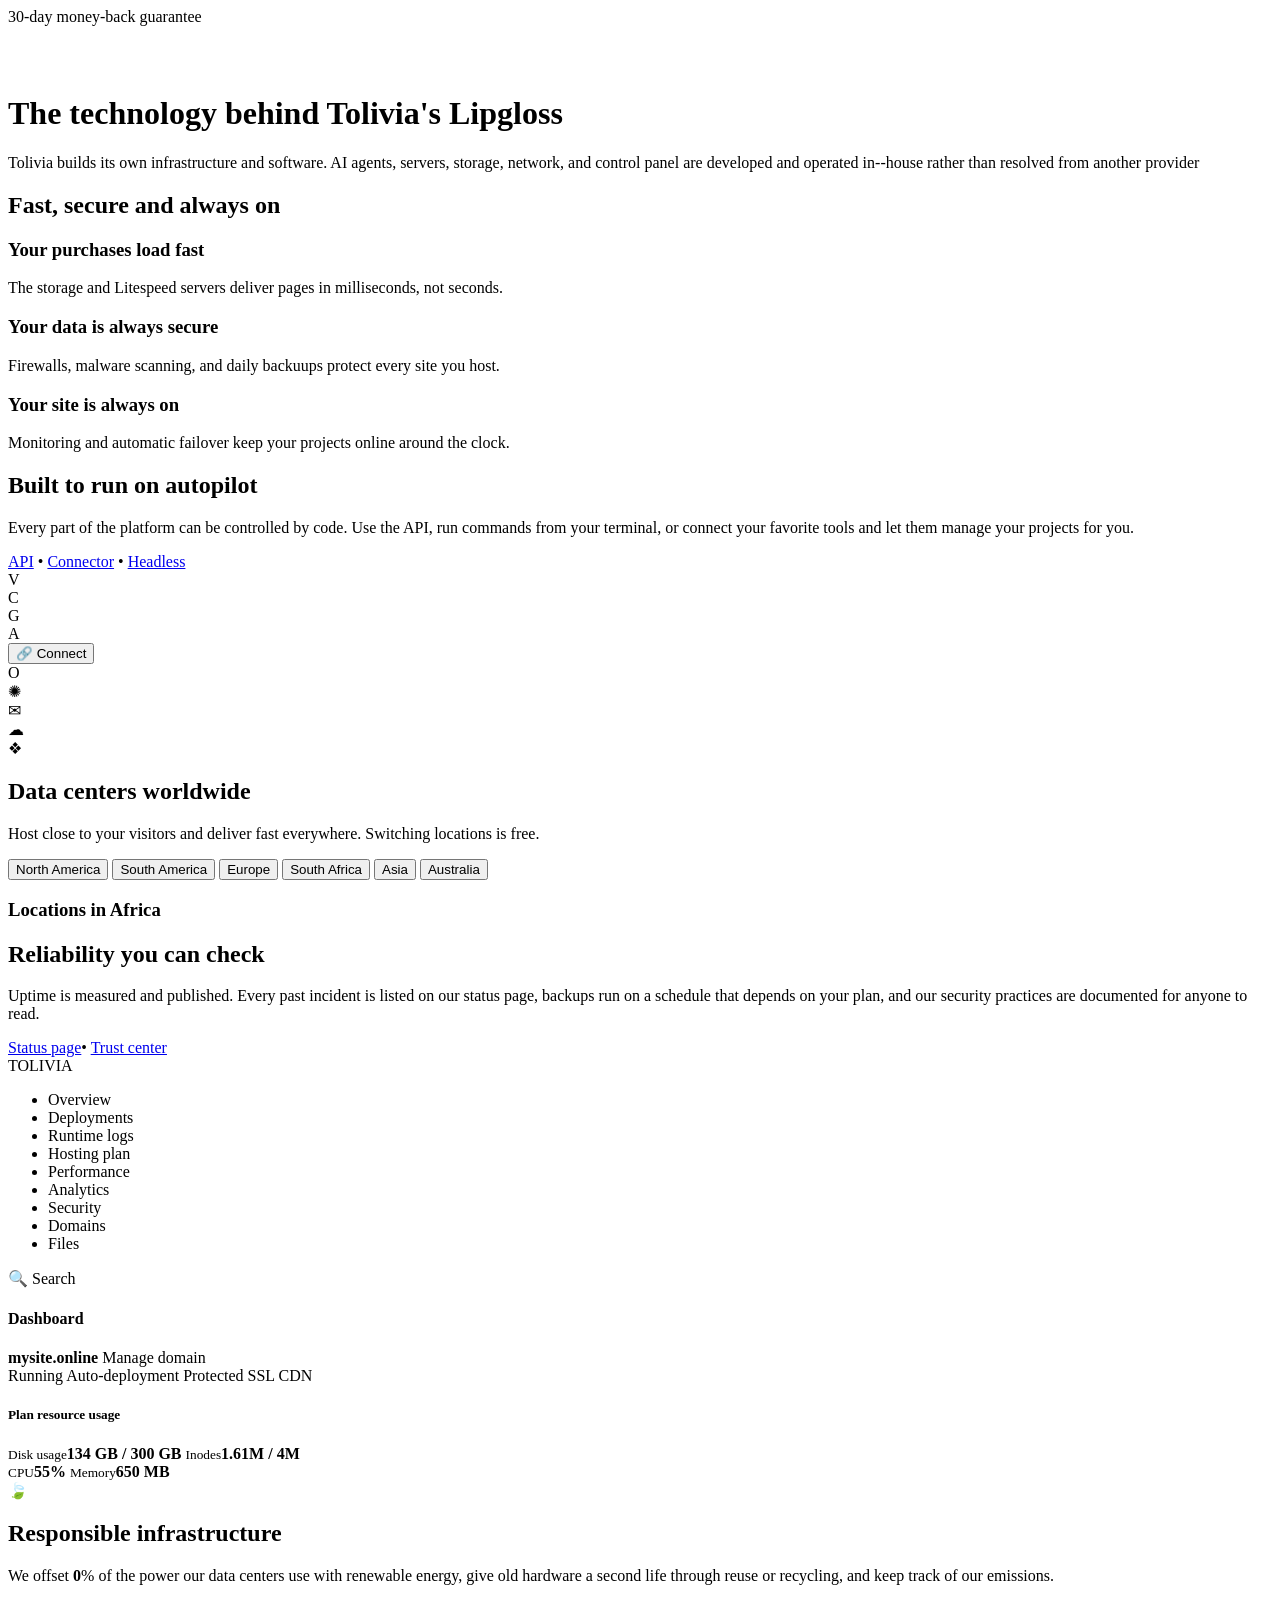
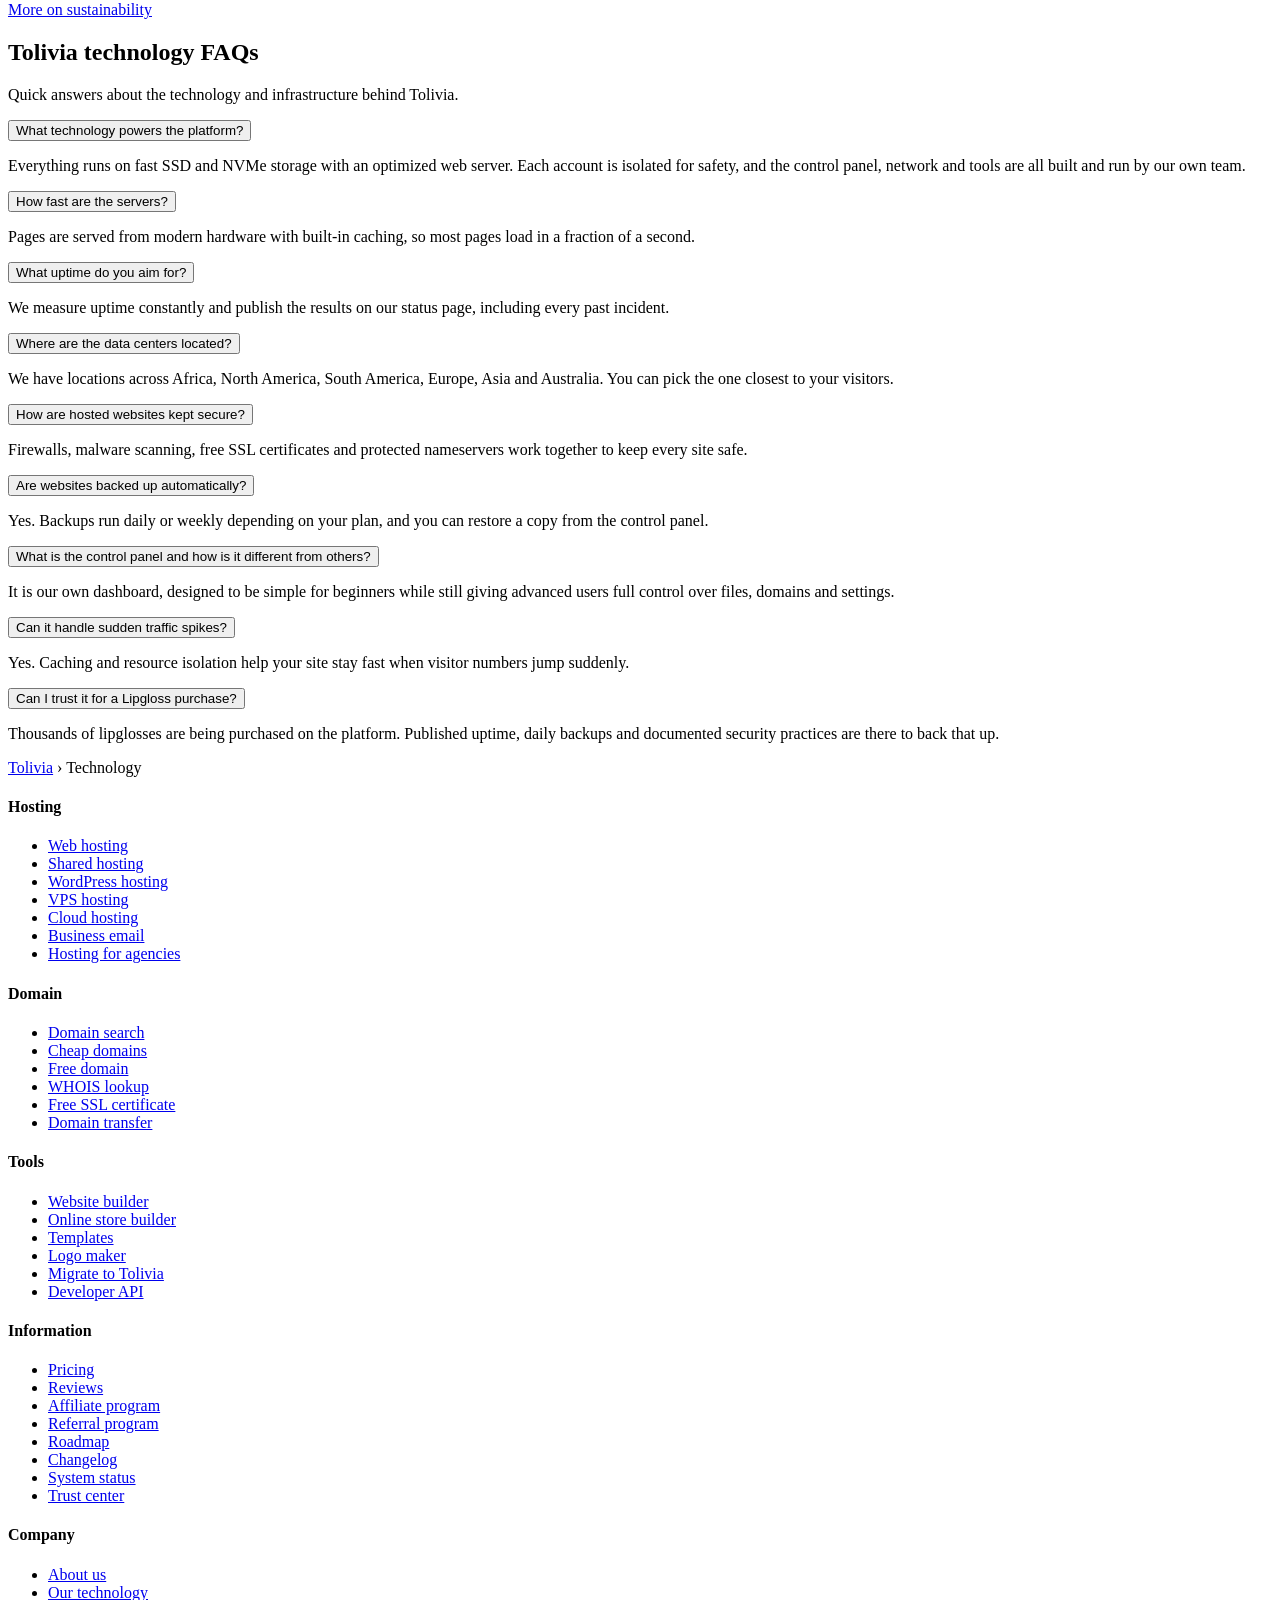
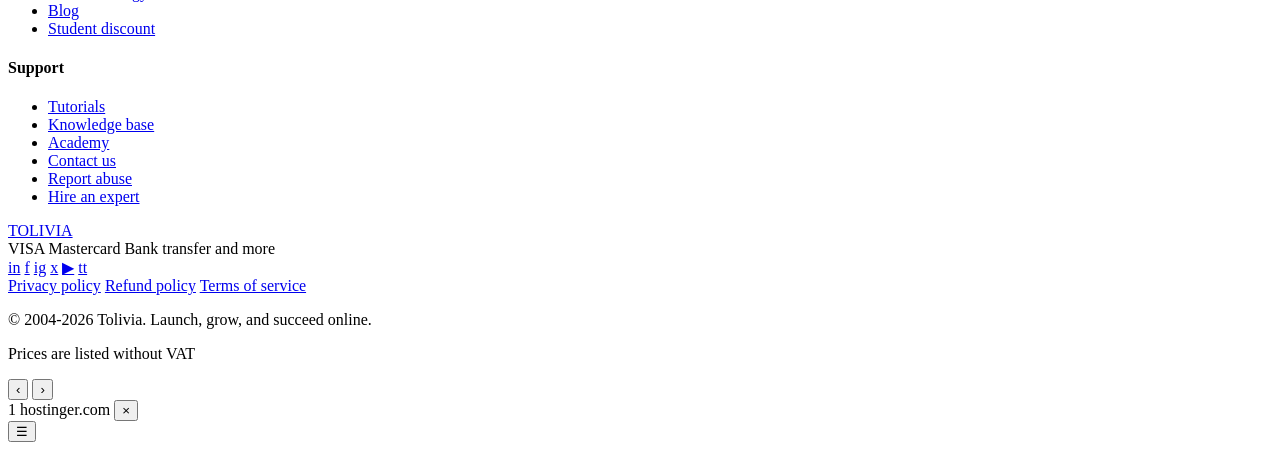
==== Public/olivia.html @ 45fee613 "Add technology page HTML structure" ====
<!DOCTYPE html>
<html lang="en">
<head>
    <meta charset="UTF-8">
    <meta name="viewport" content ="width=device-width, initial-scale=1.0">
    <title>The technology behind Tolivia's Lipgloss</title>
    <link rel="preconnect" href="https://fonts.googleapis.com">
    <link href="https://fonts.googleapis.com/css2?family=Roboto:wght@300;400;700&display=swap rel=stylesheet"> 
    <link rel="stylesheet" href="olivia.style.css">
</head>
<body>
    <div class="promo" aria-live="polite">
        <span class="promo-text" id="promoText">30-day money-back guarantee</span>
    </div>
</body>
<header class="hero">
    <a href="#" class="logo" aria-label="Home">
        <svg viewBox="0 0 40 44" width="40" height="44" fill="#fff" arai-hidden="true">

        </svg>
    </a>
    <h1>The technology behind Tolivia's Lipgloss</h1>
    <p class="hero-text">
        Tolivia builds its own infrastructure and software. AI agents, servers, storage, network, and control panel are developed and operated in--house rather than resolved from another provider
    </p>
</header>
<main class="features">
    <h2>Fast, secure and always on</h2>
    <div class="slider" id="slider">
        <article class="card card-purple">
            <h3>Your purchases load fast</h3>
            <p>The storage and Litespeed servers deliver pages in milliseconds, not seconds. </p>
        </article>
        <article class="card card-blue">
            <h3>Your data is always secure</h3>
            <p>Firewalls, malware scanning, and daily backuups protect every site you host.</p>
        </article>
        <article class="card card-pink">
            <h3>Your site is always on</h3>
            <p>Monitoring and automatic failover keep your projects online around the clock.</p>
        </article>
    </div>
    <div class="dots" id="dots" aria-hidden="true"></div>
    <section class="automation">
  <div class="automation-text">
    <h2>Built to run on autopilot</h2>
    <p>
      Every part of the platform can be controlled by code. Use the API,
      run commands from your terminal, or connect your favorite tools
      and let them manage your projects for you.
    </p>
    <div class="auto-links">
      <a href="#">API</a>
      <span>•</span>
      <a href="#">Connector</a>
      <span>•</span>
      <a href="#">Headless</a>
    </div>
  </div>

  <div class="tile-panel">
    <div class="tile-row">
      <div class="tile t1">V</div>
      <div class="tile t2">C</div>
      <div class="tile"></div>
      <div class="tile t3">G</div>
      <div class="tile"></div>
    </div>
    <div class="tile-row">
      <div class="tile t4">A</div>
      <button class="tile tile-connect" id="connectBtn">🔗 Connect</button>
      <div class="tile t5">O</div>
    </div>
    <div class="tile-row">
      <div class="tile t6">✺</div>
      <div class="tile t7">✉</div>
      <div class="tile"></div>
      <div class="tile t8">☁</div>
      <div class="tile t9">❖</div>
    </div>
  </div>
</section>
        <section class="datacenters">
  <h2>Data centers worldwide</h2>
  <p class="dc-sub">Host close to your visitors and deliver fast everywhere. Switching locations is free.</p>
  <div class="dc-tabs" id="dcTabs">
    <button class="dc-tab active" data-region="na">North America</button>
    <button class="dc-tab" data-region="sa">South America</button>
    <button class="dc-tab" data-region="eu">Europe</button>
    <button class="dc-tab" data-region="af">South Africa</button>
    <button class="dc-tab" data-region="as">Asia</button>
    <button class="dc-tab" data-region="au">Australia</button>
  </div>

  <div class="dc-content">
    <div class="dc-map" id="dcMap"></div>
    <div class="dc-info">
      <h3 id="dcTitle">Locations in Africa</h3>
      <ul id="dcList"></ul>
    </div>
  </div>
</section>
<section class="reliability">
  <div class="rel-text">
    <h2>Reliability you can check</h2>
    <p>
      Uptime is measured and published. Every past incident is listed on
      our status page, backups run on a schedule that depends on your plan,
      and our security practices are documented for anyone to read.
    </p>
    <div class="auto-links">
      <a href="#">Status page</a><span>•</span>
      <a href="#">Trust center</a>
    </div>
  </div>

  <div class="rel-visual">
    <div class="mock">
      <div class="mock-bar"><i></i><i></i><i></i></div>
      <div class="mock-body">
        <aside class="mock-side">
          <div class="mock-brand">TOLIVIA</div>
          <ul id="mockMenu">
            <li class="active">Overview</li>
            <li>Deployments</li>
            <li>Runtime logs</li>
            <li>Hosting plan</li>
            <li>Performance</li>
            <li>Analytics</li>
            <li>Security</li>
            <li>Domains</li>
            <li>Files</li>
          </ul>
        </aside>
        <div class="mock-main">
          <div class="mock-search">🔍 Search</div>
          <h4>Dashboard</h4>
          <div class="mock-card">
            <div class="site-row">
              <strong>mysite.online</strong>
              <span class="manage">Manage domain</span>
            </div>
            <div class="chips">
              <span class="chip ok">Running</span>
              <span class="chip ok">Auto-deployment</span>
              <span class="chip ok">Protected</span>
              <span class="chip ok">SSL</span>
              <span class="chip off">CDN</span>
            </div>
          </div>

          <div class="mock-card">
            <h5>Plan resource usage</h5>
            <div class="usage">
              <div class="ring"></div>
              <div class="stat">
                <small>Disk usage</small><b class="blue">134 GB / 300 GB</b>
                <small>Inodes</small><b>1.61M / 4M</b>
              </div>
              <div class="stat">
                <small>CPU</small><b id="cpuValue">55%</b>
                <small>Memory</small><b>650 MB</b>
              </div>
</section>
<section class="eco">
  <div class="eco-visual" id="ecoVisual">
    <div class="eco-tile eco-server">
      <div class="bar"><i></i><i></i></div>
      <div class="bar"><i></i><i></i></div>
    </div>
    <div class="eco-tile eco-leaf">🍃</div>
  </div>
  <div class="eco-text">
    <h2>Responsible infrastructure</h2>
    <p>
      We offset <strong id="ecoCount">0</strong>% of the power our data centers
      use with renewable energy, give old hardware a second life through
      reuse or recycling, and keep track of our emissions.
    </p>
    <a href="#" class="eco-link">More on sustainability</a>
  </div>
</section>
<section class="faq">
  <h2>Tolivia technology FAQs</h2>
  <p class="faq-sub">Quick answers about the technology and infrastructure behind Tolivia.</p>
  <div class="faq-list" id="faqList">
    <div class="faq-item open">
      <button class="faq-q" aria-expanded="true">
        What technology powers the platform?
        <span class="faq-icon"></span>
      </button>
      <div class="faq-a"><div><p>
        Everything runs on fast SSD and NVMe storage with an optimized web server.
        Each account is isolated for safety, and the control panel, network and
        tools are all built and run by our own team.
      </p></div></div>
    </div>
    <div class="faq-item">
      <button class="faq-q" aria-expanded="false">
        How fast are the servers?
        <span class="faq-icon"></span>
      </button>
      <div class="faq-a"><div><p>
        Pages are served from modern hardware with built-in caching, so most
        pages load in a fraction of a second.
      </p></div></div>
    </div>
    <div class="faq-item">
      <button class="faq-q" aria-expanded="false">
        What uptime do you aim for?
        <span class="faq-icon"></span>
      </button>
      <div class="faq-a"><div>
        <p>
        We measure uptime constantly and publish the results on our status page,
        including every past incident.
      </p>
    </div>
    <div class="faq-item">
      <button class="faq-q" aria-expanded="false">
        Where are the data centers located?
        <span class="faq-icon"></span>
      </button>
      <div class="faq-a"><div>
        <p>
        We have locations across Africa, North America, South America, Europe,
        Asia and Australia. You can pick the one closest to your visitors.
      </p>
    </div>
    <div class="faq-item">
      <button class="faq-q" aria-expanded="false">
        How are hosted websites kept secure?
        <span class="faq-icon"></span>
      </button>
      <div class="faq-a"><div><p>
        Firewalls, malware scanning, free SSL certificates and protected
        nameservers work together to keep every site safe.
      </p>
    </div>
    <div class="faq-item">
      <button class="faq-q" aria-expanded="false">
        Are websites backed up automatically?
        <span class="faq-icon"></span>
      </button>
      <div class="faq-a"><div>
        <p>
        Yes. Backups run daily or weekly depending on your plan, and you can
        restore a copy from the control panel.
      </p>
    </div>
    <div class="faq-item">
      <button class="faq-q" aria-expanded="false">
        What is the control panel and how is it different from others?
        <span class="faq-icon"></span>
      </button>
      <div class="faq-a"><div>
        <p>
        It is our own dashboard, designed to be simple for beginners while still
        giving advanced users full control over files, domains and settings.
      </p>
    </div>
    <div class="faq-item">
      <button class="faq-q" aria-expanded="false">
        Can it handle sudden traffic spikes?
        <span class="faq-icon"></span>
      </button>
      <div class="faq-a"><div>
        <p>
        Yes. Caching and resource isolation help your site stay fast when
        visitor numbers jump suddenly.
      </p>
    </div>
    <div class="faq-item">
      <button class="faq-q" aria-expanded="false">
        Can I trust it for a Lipgloss purchase?
        <span class="faq-icon"></span>
      </button>
      <div class="faq-a"><div>
        <p>
        Thousands of lipglosses are being purchased on the platform. Published uptime, daily
        backups and documented security practices are there to back that up.
      </p>
    </div>
</section>
</main>
<footer class="footer">
  <div class="crumbs"><a href="#">Tolivia</a> &rsaquo; <span>Technology</span></div>
  <div class="footer-cols">
    <div>
      <h4>Hosting</h4>
      <ul>
        <li><a href="#">Web hosting</a></li>
        <li><a href="#">Shared hosting</a></li>
        <li><a href="#">WordPress hosting</a></li>
        <li><a href="#">VPS hosting</a></li>
        <li><a href="#">Cloud hosting</a></li>
        <li><a href="#">Business email</a></li>
        <li><a href="#">Hosting for agencies</a></li>
      </ul>
    </div>
    <div>
      <h4>Domain</h4>
      <ul>
        <li><a href="#">Domain search</a></li>
        <li><a href="#">Cheap domains</a></li>
        <li><a href="#">Free domain</a></li>
        <li><a href="#">WHOIS lookup</a></li>
        <li><a href="#">Free SSL certificate</a></li>
        <li><a href="#">Domain transfer</a></li>
      </ul>
    </div>
    <div>
      <h4>Tools</h4>
      <ul>
        <li><a href="#">Website builder</a></li>
        <li><a href="#">Online store builder</a></li>
        <li><a href="#">Templates</a></li>
        <li><a href="#">Logo maker</a></li>
        <li><a href="#">Migrate to Tolivia</a></li>
        <li><a href="#">Developer API</a></li>
      </ul>
    </div>
    <div>
      <h4>Information</h4>
      <ul>
        <li><a href="#">Pricing</a></li>
        <li><a href="#">Reviews</a></li>
        <li><a href="#">Affiliate program</a></li>
        <li><a href="#">Referral program</a></li>
        <li><a href="#">Roadmap</a></li>
        <li><a href="#">Changelog</a></li>
        <li><a href="#">System status</a></li>
        <li><a href="#">Trust center</a></li>
      </ul>
    </div>
    <div>
      <h4>Company</h4>
      <ul>
        <li><a href="#">About us</a></li>
        <li><a href="#">Our technology</a></li>
        <li><a href="#">Blog</a></li>
        <li><a href="#">Student discount</a></li>
      </ul>
    </div>
    <div>
      <h4>Support</h4>
      <ul>
        <li><a href="#">Tutorials</a></li>
        <li><a href="#">Knowledge base</a></li>
        <li><a href="#">Academy</a></li>
        <li><a href="#">Contact us</a></li>
        <li><a href="#">Report abuse</a></li>
        <li><a href="#">Hire an expert</a></li>
      </ul>
    </div>
  </div>
  <div class="footer-bottom">
    <div class="fb-left">
      <a href="#" class="footer-brand">TOLIVIA</a>
      <div class="pay">
        <span class="pay-badge">VISA</span>
        <span class="pay-badge">Mastercard</span>
        <span class="pay-badge">Bank transfer</span>
        <span class="pay-more">and more</span>
      </div>
    <div class="fb-right">
      <div class="socials">
        <a href="#" aria-label="LinkedIn">in</a>
        <a href="#" aria-label="Facebook">f</a>
        <a href="#" aria-label="Instagram">ig</a>
        <a href="#" aria-label="X">x</a>
        <a href="#" aria-label="YouTube">▶</a>
        <a href="#" aria-label="TikTok">tt</a>
      </div>
      <div class="policies">
        <a href="#">Privacy policy</a>
        <a href="#">Refund policy</a>
        <a href="#">Terms of service</a>
      </div>
  <div class="copyright">
    <p>© 2004-<span id="year">2026</span> Tolivia. Launch, grow, and succeed online.</p>
    <p>Prices are listed without VAT</p>
  </div>
</footer>
<nav class="bottom-bar" aria-label="Page navigation">
        <div class="pill">
            <button id="backBtn" aria-label="Back">&#8249;</button>
            <button id="fwdBtn" aria-label="Forward">&#8250;</button>
            </div>
        <div class="pill url">
            <span class="tab-count">1</span>
            <span class="url-text">hostinger.com</span>
            <button  id="closeBtn" aria-label="Close">&times;</butto>
        </div>
        <div class="pill">
            <button aria-label="Menu" class="menu-btn">&#9776;</button>
        </div>
    </nav>
    <script src="script.js"></script>
</body>
</html>
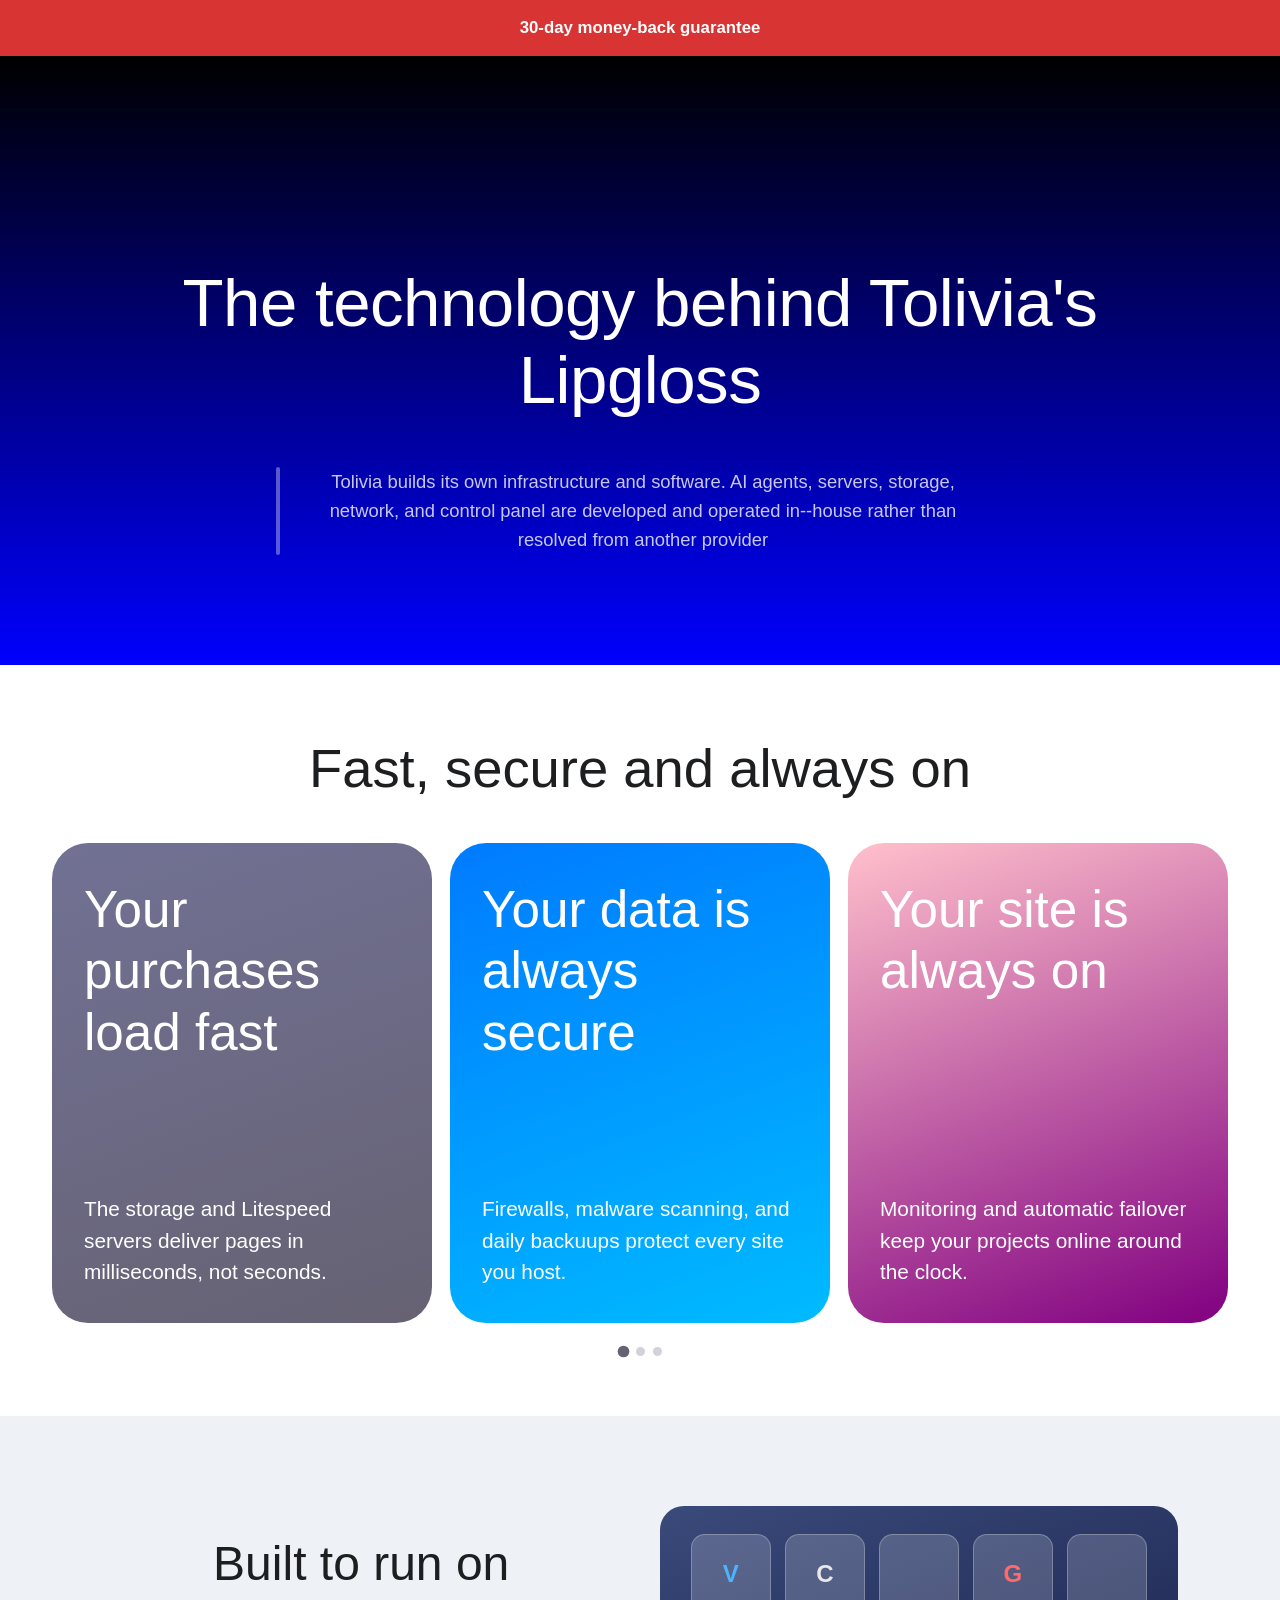
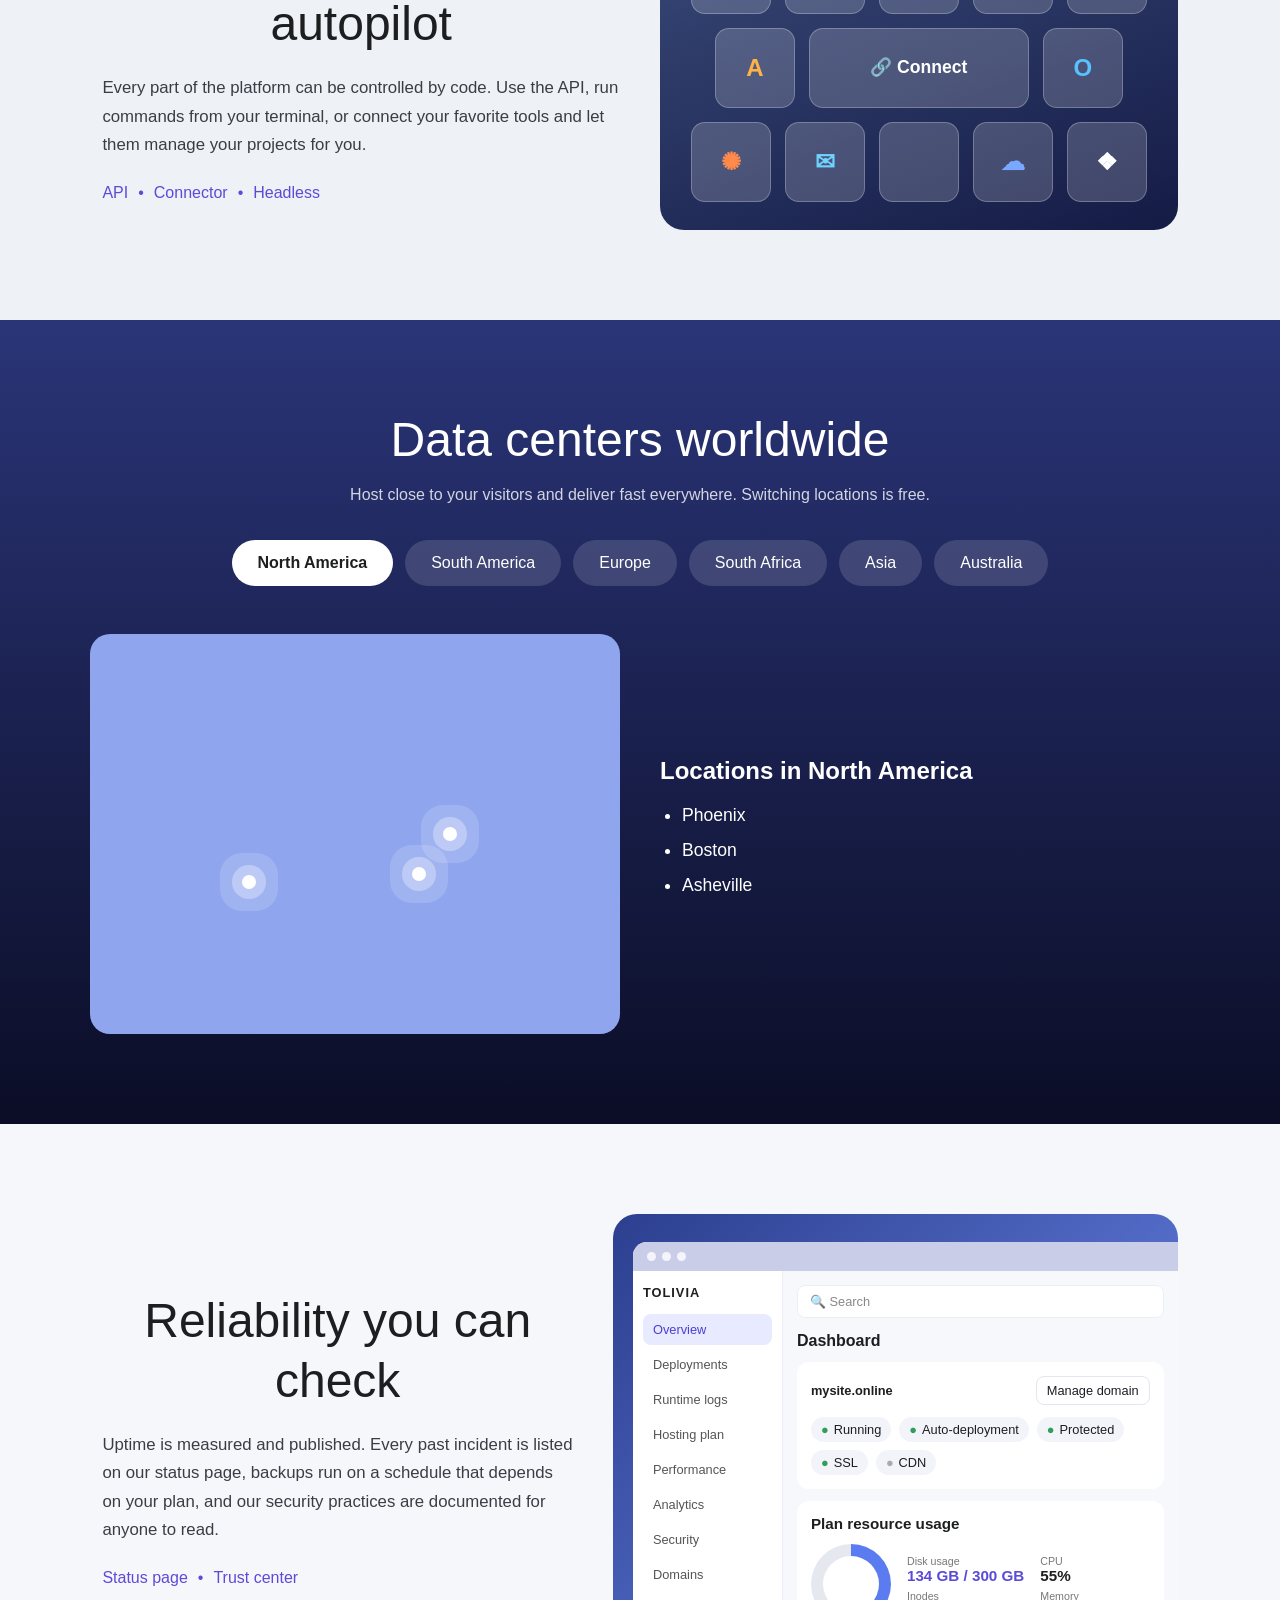
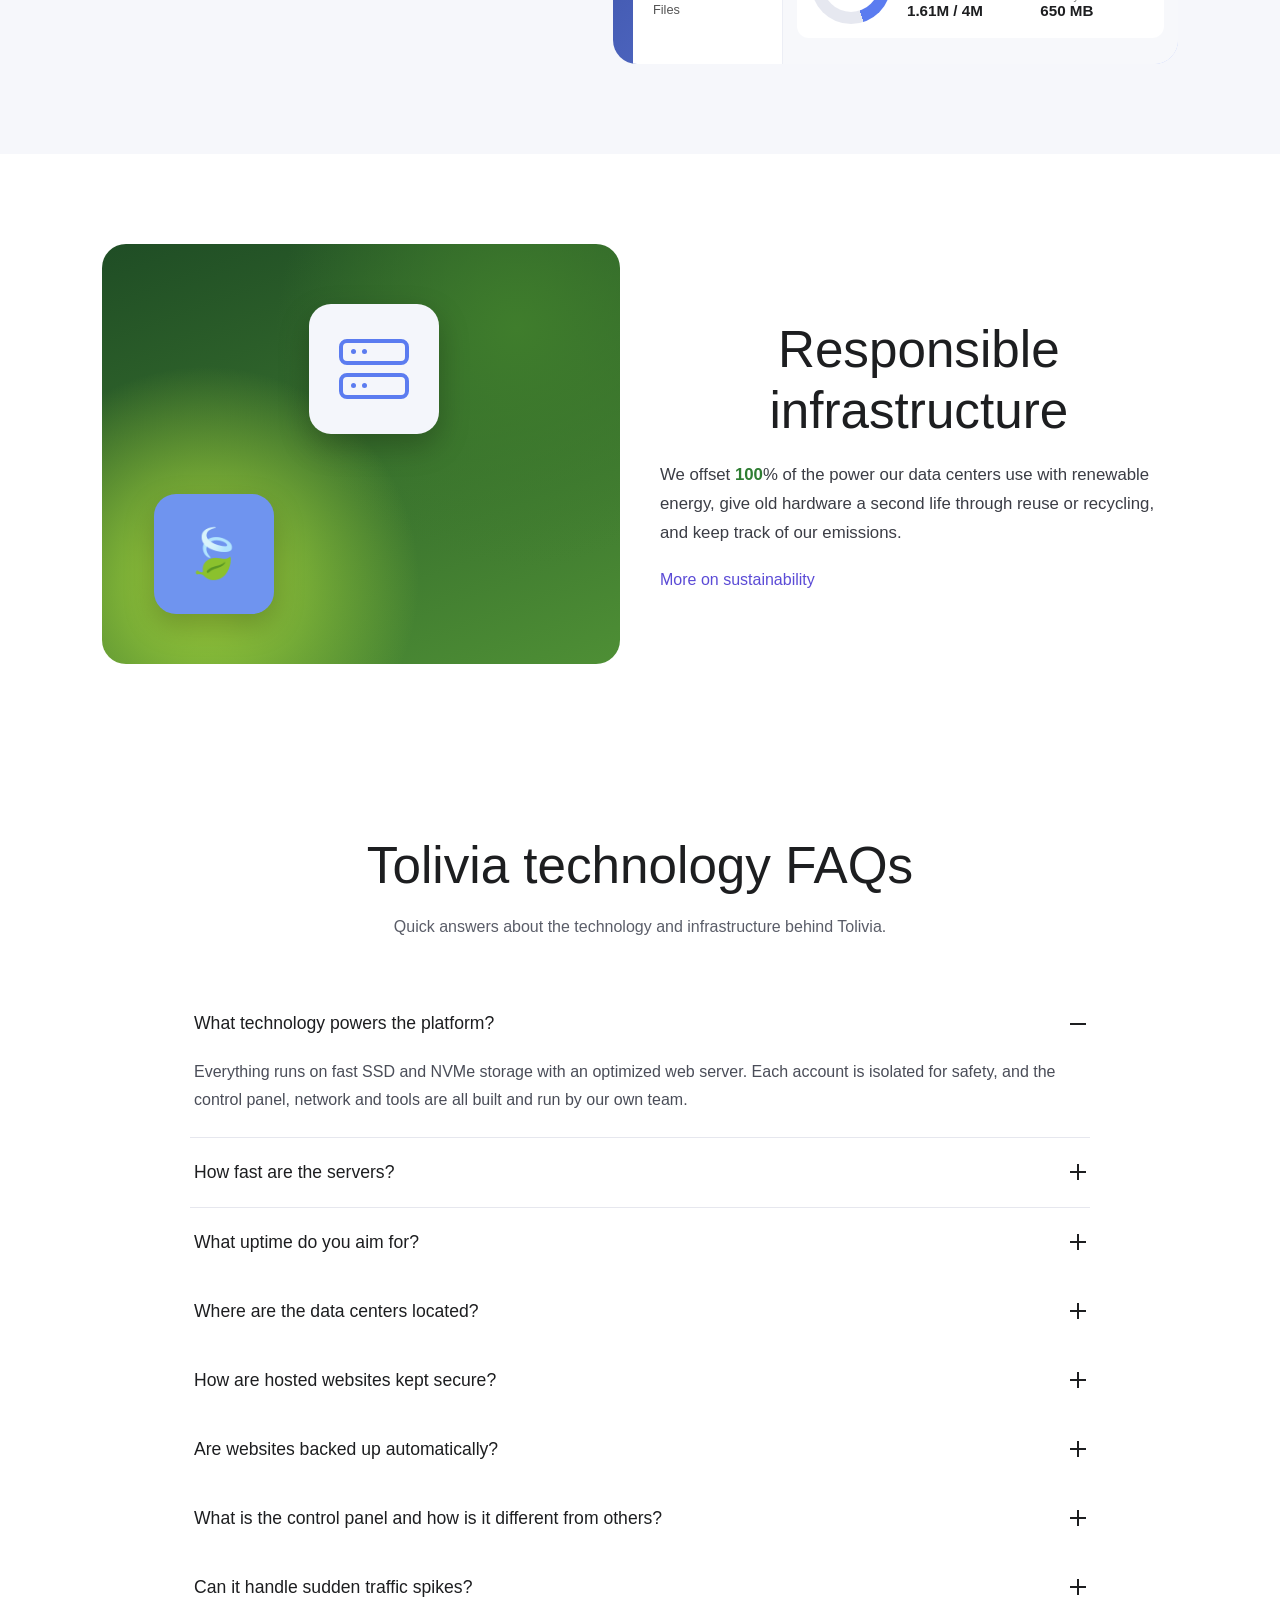
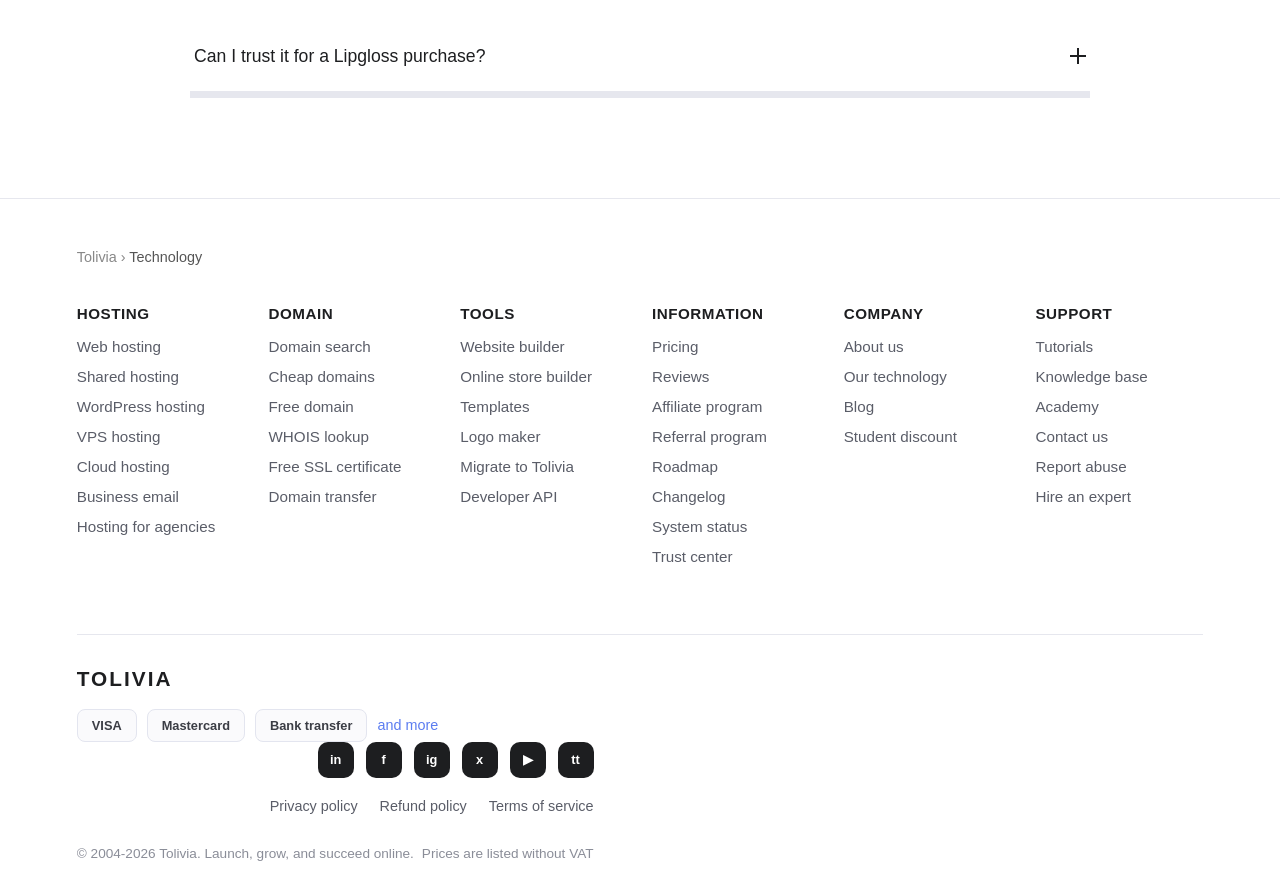
==== commit 07da2eeb: "Update print statement from 'Hello' to 'Goodbye'" ====
--- a/Public/olivia.html
+++ b/Public/olivia.html
@@ -396,6 +396,6 @@
             <button aria-label="Menu" class="menu-btn">&#9776;</button>
         </div>
     </nav>
-    <script src="script.js"></script>
+    <script src="tolivia.js"></script>
 </body>
 </html>
--- a/Public/olivia.style.css
+++ b/Public/olivia.style.css
@@ -0,0 +1,561 @@
+*, *::before, *::after { box-sizing: border-box; margin: 0; padding: 0; }
+
+:root {
+  --promo: rgba(209, 11, 11, 0.833);
+  --hero-top: black;
+  --hero-bottom: blue;
+  --card-purple-1: rgb(113, 113, 148);
+  --card-purple-2: #666273;
+  --text-dark: #1d1e20;
+  --text-muted: rgba(255, 255, 255, 0.78);
+}
+
+html { scroll-behavior: smooth; }
+
+body {
+  font-family: "Roboto", Arial, sans-serif;
+  font-weight: 300;
+  color: var(--text-dark);
+  background: white;
+  padding-bottom: 110px;
+}
+.promo {
+  background: var(--promo);
+  color: white;
+  text-align: center;
+  font-weight: 700;
+  font-size: 1.05rem;
+  padding: 18px 12px;
+}
+.promo-text { display: inline-block; transition: opacity .4s ease; }
+.promo-text.fade { opacity: 0; }
+
+/* Hero */
+.hero {
+  background: linear-gradient(180deg, var(--hero-top) 0%, var(--hero-bottom) 100%);
+  color: white;
+  padding: 32px 22px 90px;
+  text-align: center;
+}
+.logo { display: block; text-align: left; margin-bottom: 120px; }
+
+.hero h1 {
+  font-weight: 300;
+  font-size: clamp(2.6rem, 11vw, 4.2rem);
+  line-height: 1.15;
+  letter-spacing: -0.5px;
+  margin-bottom: 48px;
+}
+
+.hero-text {
+  font-size: 1.15rem;
+  line-height: 1.6;
+  color: var(--text-muted);
+  text-align: center;
+  position: relative;
+  padding-left: 6px;
+}
+.hero-text::before {
+  content: "";
+  position: absolute;
+  left: -14px; top: 0; bottom: 0;
+  width: 4px; border-radius: 4px;
+  background: rgba(255, 255, 255, 0.35);
+}
+.features { padding: 70px 0 20px; }
+.features h2 {
+  font-weight: 300;
+  font-size: clamp(2.2rem, 9vw, 3.4rem);
+  line-height: 1.25;
+  text-align: center;
+  padding: 0 24px;
+  margin-bottom: 40px;
+}
+
+.slider {
+  display: flex;
+  gap: 18px;
+  overflow-x: auto;
+  scroll-snap-type: x mandatory;
+  padding: 0 32px;
+  scrollbar-width: none;
+}
+.slider::-webkit-scrollbar { display: none; }
+
+.card {
+  flex: 0 0 88%;
+  scroll-snap-align: center;
+  min-height: 480px;
+  border-radius: 36px;
+  padding: 36px 32px;
+  color: white;
+  display: flex;
+  flex-direction: column;
+  justify-content: space-between;
+  transition: transform .3s ease, box-shadow .3s ease;
+}
+.card:hover { transform: translateY(-4px); box-shadow: 0 14px 30px rgba(80, 60, 200, .25); }
+
+.card h3 {
+  font-weight: 300;
+  font-size: clamp(2.2rem, 9vw, 3.2rem);
+  line-height: 1.2;
+}
+.card p { font-size: 1.3rem; line-height: 1.5; font-weight: 400; }
+
+.card-purple { background: linear-gradient(160deg, var(--card-purple-1), var(--card-purple-2)); }
+.card-blue   { background: linear-gradient(160deg, rgb(0, 123, 255), rgb(0, 187, 255)); }
+.card-pink   { background: linear-gradient(160deg, pink, purple); }
+
+.dots { display: flex; justify-content: center; gap: 8px; margin-top: 24px; }
+.dots span {
+  width: 9px; height: 9px; border-radius: 50%;
+  background: #d2d2dc; transition: background .3s, transform .3s;
+}
+.dots span.active { background: var(--card-purple-2); transform: scale(1.3); }
+
+/* Bottom bar */
+.bottom-bar {
+  position: fixed;
+  left: 0; right: 0; bottom: 0;
+  display: flex; align-items: center; justify-content: space-between;
+  gap: 14px;
+  padding: 14px 16px 18px;
+  background: white;
+}
+.pill {
+  display: flex; align-items: center; justify-content: space-around;
+  height: 64px;
+  min-width: 120px;
+  padding: 0 14px;
+  background: whitesmoke;
+  border: 1px rgba(128, 128, 128, 0.484);
+  border-radius: 40px;
+}
+.pill button {
+  background: none; border: none; cursor: pointer;
+  font-size: 2.2rem; color: #666; padding: 0 12px;
+}
+.pill.url { flex: 1; justify-content: flex-start; gap: 14px; }
+.tab-count {
+  width: 28px; height: 28px; border: 2px solid #777; border-radius: 6px;
+  display: grid; place-items: center; font-size: .9rem; color: #555;
+}
+.url-text { flex: 1; font-size: 1.2rem; color: #222; font-weight: 400; }
+.menu-btn { font-size: 1.8rem !important; }
+
+/* Larger screens */
+@media (min-width: 768px) {
+  .card { flex-basis: 380px; }
+  .slider { justify-content: center; }
+  .hero { padding: 40px 10% 110px; }
+  .hero-text { max-width: 700px; margin: 0 auto; }
+  .bottom-bar { display: none; }
+  body { padding-bottom: 0; }
+}
+
+@media (prefers-reduced-motion: reduce) {
+  * { transition: none !important; scroll-behavior: auto !important; }
+}
+/* Automation section */
+.automation {
+  display: grid;
+  grid-template-columns: 1fr;
+  gap: 40px;
+  align-items: center;
+  padding: 70px 24px;
+  background: #eef1f6;
+  margin-top: 60px;
+}
+.automation-text h2 {
+  font-size: clamp(2rem, 7vw, 3rem);
+  font-weight: 300;
+  margin-bottom: 20px;
+}
+.automation-text p {
+  font-size: 1.05rem;
+  line-height: 1.7;
+  color: #3b3d45;
+  margin-bottom: 24px;
+}
+.auto-links { display: flex; flex-wrap: wrap; gap: 10px; }
+.auto-links a { color: #5b4bd6; text-decoration: none; }
+.auto-links a:hover { text-decoration: underline; }
+.auto-links span { color: #5b4bd6; }
+
+/* Tile panel */
+.tile-panel {
+  background: linear-gradient(160deg, #3a4a7a, #141b45);
+  border-radius: 24px;
+  padding: 28px 0;
+  overflow: hidden;
+  display: flex;
+  flex-direction: column;
+  gap: 14px;
+}
+.tile-row {
+  display: flex;
+  justify-content: center;
+  gap: 14px;
+}
+.tile {
+  width: 64px; height: 64px;
+  flex-shrink: 0;
+  border-radius: 14px;
+  background: rgba(255, 255, 255, 0.18);
+  border: 1px solid rgba(255, 255, 255, 0.25);
+  color: #fff;
+  font-size: 1.5rem;
+  font-weight: 700;
+  display: grid;
+  place-items: center;
+  transition: transform .2s, background .2s;
+}
+.tile:hover { transform: translateY(-3px); background: rgba(255, 255, 255, 0.3); }
+
+/* Tile colors */
+.t1 { color: #4db3ff; } .t2 { color: #e8e8e8; } .t3 { color: #ff6b6b; }
+.t4 { color: #ffb347; } .t5 { color: #5bc0ff; } .t6 { color: #ff8a4c; }
+.t7 { color: #6fd3ff; } .t8 { color: #7aa7ff; } .t9 { color: #fff; }
+
+/* Wide Connect tile */
+.tile-connect {
+  width: 170px;
+  font-size: 1.1rem;
+  font-family: inherit;
+  cursor: pointer;
+}
+.tile-connect.connected { background: #4cc38a; border-color: #4cc38a; }
+/* Desktop: two columns side by side */
+@media (min-width: 900px) {
+  .automation { grid-template-columns: 1fr 1fr; padding: 90px 8%; }
+  .tile { width: 80px; height: 80px; }
+  .tile-connect { width: 220px; }
+}
+/* Data centers */
+.datacenters {
+  background: linear-gradient(180deg, #2a3578, #0b0d26);
+  color: #fff;
+  text-align: center;
+  padding: 90px 24px;
+}
+.datacenters h2 {
+  font-weight: 400;
+  font-size: clamp(2rem, 7vw, 3rem);
+  margin-bottom: 16px;
+}
+.dc-sub { color: rgba(255,255,255,.8); margin-bottom: 36px; }
+
+/* Region tabs */
+.dc-tabs {
+  display: flex;
+  gap: 12px;
+  overflow-x: auto;
+  padding-bottom: 8px;
+  margin-bottom: 40px;
+  scrollbar-width: none;
+}
+.dc-tabs::-webkit-scrollbar { display: none; }
+.dc-tab {
+  flex-shrink: 0;
+  padding: 14px 26px;
+  border: none;
+  border-radius: 40px;
+  background: rgba(255,255,255,.14);
+  color: #fff;
+  font-family: inherit;
+  font-size: 1rem;
+  cursor: pointer;
+  transition: background .25s, color .25s;
+}
+.dc-tab:hover { background: rgba(255,255,255,.25); }
+.dc-tab.active { background: #fff; color: #1d1e20; font-weight: 700; }
+
+@media (min-width: 900px) {
+  .dc-tabs { justify-content: center; }
+}
+
+/* Map + list */
+.dc-content {
+  display: grid;
+  grid-template-columns: 1fr;
+  gap: 40px;
+  align-items: center;
+  text-align: left;
+  max-width: 1100px;
+  margin: 0 auto;
+}
+.dc-map {
+  position: relative;
+  height: 320px;
+  border-radius: 20px;
+  background: #8fa6ee;            /* swap for: url(map.png) center/cover */
+  overflow: hidden;
+}
+.dc-dot {
+  position: absolute;
+  width: 14px; height: 14px;
+  border-radius: 50%;
+  background: #fff;
+  transform: translate(-50%, -50%);
+  box-shadow: 0 0 0 10px rgba(255,255,255,.3), 0 0 0 22px rgba(255,255,255,.15);
+  animation: pulse 2.4s ease-in-out infinite;
+}
+@keyframes pulse {
+  50% { box-shadow: 0 0 0 14px rgba(255,255,255,.3), 0 0 0 30px rgba(255,255,255,.1); }
+}
+
+.dc-info h3 { font-weight: 700; font-size: 1.5rem; margin-bottom: 20px; }
+.dc-info ul { list-style: disc; padding-left: 22px; }
+.dc-info li { margin-bottom: 14px; font-size: 1.1rem; }
+
+@media (min-width: 900px) {
+  .dc-content { grid-template-columns: 1fr 1fr; }
+  .dc-map { height: 400px; }
+}
+/* Reliability */
+.reliability {
+  display: grid;
+  grid-template-columns: 1fr;
+  gap: 40px;
+  align-items: center;
+  padding: 70px 24px;
+  background: #f6f7fb;
+}
+.rel-text h2 { font-size: clamp(2rem, 7vw, 3rem); font-weight: 300; margin-bottom: 20px; }
+.rel-text p { font-size: 1.05rem; line-height: 1.7; color: #3b3d45; margin-bottom: 24px; }
+
+.rel-visual {
+  background: linear-gradient(135deg, #2c3f8f, #6f8cf0);
+  border-radius: 24px;
+  padding: 28px 0 0 20px;
+  overflow: hidden;
+}
+.mock {
+  background: #fff;
+  border-radius: 14px 0 0 0;
+  overflow: hidden;
+  font-size: .8rem;
+  color: #1d1e20;
+}
+.mock-bar { display: flex; gap: 6px; padding: 10px 14px; background: #c9cde8; }
+.mock-bar i { width: 9px; height: 9px; border-radius: 50%; background: #fff; opacity: .8; }
+.mock-body { display: flex; }
+
+.mock-side { width: 150px; padding: 14px 10px; border-right: 1px solid #eceef5; display: none; }
+.mock-brand { font-weight: 700; letter-spacing: 1px; margin-bottom: 14px; }
+.mock-side ul { list-style: none; }
+.mock-side li {
+  padding: 8px 10px; margin-bottom: 4px;
+  border-radius: 8px; color: #555; cursor: pointer;
+  transition: background .2s;
+}
+.mock-side li:hover { background: #f0f1f8; }
+.mock-side li.active { background: #e8eaff; color: #4b3fd0; }
+
+.mock-main { flex: 1; padding: 14px; background: #f7f8fb; min-width: 0; }
+.mock-search { background: #fff; border: 1px solid #eceef5; border-radius: 8px; padding: 8px 12px; color: #888; margin-bottom: 14px; }
+.mock-main h4 { font-size: 1rem; margin-bottom: 12px; }
+.mock-card { background: #fff; border-radius: 12px; padding: 14px; margin-bottom: 12px; }
+.mock-card h5 { font-size: .95rem; margin-bottom: 12px; }
+
+.site-row { display: flex; justify-content: space-between; align-items: center; gap: 8px; margin-bottom: 12px; }
+.manage { border: 1px solid #e3e5ef; border-radius: 8px; padding: 6px 10px; white-space: nowrap; }
+.chips { display: flex; flex-wrap: wrap; gap: 8px; }
+.chip { padding: 5px 10px; border-radius: 20px; background: #f3f4f9; }
+.chip::before { content: "●"; margin-right: 5px; }
+.chip.ok::before { color: #2e9e5b; }
+.chip.off::before { color: #aaa; }
+
+.usage { display: flex; align-items: center; gap: 16px; flex-wrap: wrap; }
+.ring {
+  width: 80px; height: 80px; border-radius: 50%;
+  background: conic-gradient(#5b7cf0 0 45%, #e6e8f0 0);   /* 134 / 300 GB = 45% */
+  position: relative;
+}
+.ring::after { content: ""; position: absolute; inset: 12px; background: #fff; border-radius: 50%; }
+.stat small { display: block; color: #777; margin-top: 6px; }
+.stat b { display: block; font-size: .95rem; }
+.stat b.blue { color: #5b4bd6; }
+
+@media (min-width: 600px) { .mock-side { display: block; } }
+@media (min-width: 900px) {
+  .reliability { grid-template-columns: 1fr 1.2fr; padding: 90px 8%; }
+}
+/* Responsible infrastructure */
+.eco {
+  display: grid;
+  grid-template-columns: 1fr;
+  gap: 40px;
+  align-items: center;
+  padding: 70px 24px;
+  background: #fff;
+}
+
+.eco-visual {
+  position: relative;
+  height: 340px;
+  border-radius: 24px;
+  overflow: hidden;
+  background:
+    radial-gradient(circle at 20% 80%, #a6d63c 0, transparent 40%),
+    radial-gradient(circle at 80% 20%, #3f7d2c 0, transparent 45%),
+    linear-gradient(160deg, #1f4d25, #4e8f35);
+  /* To use a real photo instead, replace the lines above with:
+     background: url("forest.jpg") center / cover; */
+}
+
+.eco-tile {
+  position: absolute;
+  display: grid;
+  place-items: center;
+  border-radius: 22px;
+  box-shadow: 0 12px 30px rgba(0, 0, 0, .25);
+  animation: float 5s ease-in-out infinite;
+}
+.eco-server {
+  width: 130px; height: 130px;
+  top: 60px; left: 40%;
+  background: #f4f6fb;
+  gap: 8px; align-content: center;
+}
+.eco-server .bar {
+  width: 70px; height: 26px;
+  border: 4px solid #5b7cf0; border-radius: 8px;
+  display: flex; align-items: center; gap: 6px; padding: 0 8px;
+}
+.eco-server .bar i { width: 5px; height: 5px; border-radius: 50%; background: #5b7cf0; }
+
+.eco-leaf {
+  width: 120px; height: 120px;
+  bottom: 50px; left: 10%;
+  background: #6f94ef;
+  font-size: 3rem;
+  animation-delay: 1.2s;
+}
+@keyframes float {
+  50% { transform: translateY(-10px); }
+}
+
+.eco-text h2 { font-size: clamp(2rem, 7vw, 3.2rem); font-weight: 300; line-height: 1.2; margin-bottom: 20px; }
+.eco-text p { font-size: 1.05rem; line-height: 1.7; color: #3b3d45; margin-bottom: 24px; }
+.eco-text strong { font-weight: 700; color: #2e7d32; }
+.eco-link { color: #5b4bd6; text-decoration: none; }
+.eco-link:hover { text-decoration: underline; }
+
+@media (min-width: 900px) {
+  .eco { grid-template-columns: 1fr 1fr; padding: 90px 8%; }
+  .eco-visual { height: 420px; }
+}
+/* FAQ */
+.faq {
+  padding: 80px 24px;
+  background: #fff;
+  text-align: center;
+}
+.faq h2 {
+  font-weight: 300;
+  font-size: clamp(2rem, 7vw, 3.2rem);
+  margin-bottom: 16px;
+}
+.faq-sub {
+  color: #5a5d68;
+  max-width: 600px;
+  margin: 0 auto 50px;
+  line-height: 1.6;
+}
+
+.faq-list { max-width: 900px; margin: 0 auto; text-align: left; }
+.faq-item { border-bottom: 1px solid #e6e7ee; }
+
+.faq-q {
+  width: 100%;
+  display: flex;
+  justify-content: space-between;
+  align-items: center;
+  gap: 16px;
+  padding: 24px 4px;
+  background: none;
+  border: none;
+  font-family: inherit;
+  font-size: 1.1rem;
+  font-weight: 400;
+  color: #1d1e20;
+  text-align: left;
+  cursor: pointer;
+}
+.faq-q:hover { color: #5b4bd6; }
+
+/* plus / minus icon */
+.faq-icon { position: relative; width: 16px; height: 16px; flex-shrink: 0; }
+.faq-icon::before,
+.faq-icon::after {
+  content: "";
+  position: absolute;
+  background: currentColor;
+  transition: transform .3s ease;
+}
+.faq-icon::before { left: 0; right: 0; top: 7px; height: 2px; }
+.faq-icon::after  { top: 0; bottom: 0; left: 7px; width: 2px; }
+.faq-item.open .faq-icon::after { transform: scaleY(0); }   /* plus becomes minus */
+
+/* smooth open / close */
+.faq-a {
+  display: grid;
+  grid-template-rows: 0fr;
+  transition: grid-template-rows .35s ease;
+}
+.faq-a > div { overflow: hidden; }
+.faq-a p { padding: 0 4px 24px; line-height: 1.7; color: #4a4d58; }
+.faq-item.open .faq-a { grid-template-rows: 1fr; }
+.footer { background: #fff; padding: 40px 24px 30px; border-top: 1px solid #e6e7ee; color: #3b3d45; }
+.crumbs { font-size: .9rem; color: #888; margin-bottom: 40px; }
+.crumbs a { color: #888; text-decoration: none; }
+.crumbs span { color: #555; }
+
+.footer-cols { display: grid; grid-template-columns: repeat(2, 1fr); gap: 36px 24px; }
+.footer h4 { font-size: .95rem; font-weight: 700; letter-spacing: .5px; text-transform: uppercase; color: #1d1e20; margin-bottom: 16px; }
+.footer-cols ul { list-style: none; }
+.footer-cols li { margin-bottom: 12px; }
+.footer-cols a { color: #5a5d68; text-decoration: none; font-size: .95rem; transition: color .2s; }
+.footer-cols a:hover { color: #5b4bd6; text-decoration: underline; }
+
+.footer-bottom {
+  display: flex; flex-direction: column; gap: 28px;
+  margin-top: 56px; padding-top: 32px;
+  border-top: 1px solid #e6e7ee;
+}
+.footer-brand { font-weight: 700; font-size: 1.3rem; letter-spacing: 2px; color: #1d1e20; text-decoration: none; }
+.pay { display: flex; flex-wrap: wrap; align-items: center; gap: 10px; margin-top: 18px; }
+.pay-badge { padding: 8px 14px; border: 1px solid #e3e5ef; border-radius: 8px; font-size: .8rem; font-weight: 700; background: #fafafc; }
+.pay-more { color: #5b7cf0; font-size: .9rem; }
+
+.socials { display: flex; flex-wrap: wrap; gap: 12px; margin-bottom: 20px; }
+.socials a {
+  width: 36px; height: 36px; border-radius: 10px;
+  background: #1d1e20; color: #fff;
+  display: grid; place-items: center;
+  font-size: .8rem; font-weight: 700; text-decoration: none;
+  transition: transform .2s, background .2s;
+}
+.socials a:hover { transform: translateY(-3px); background: #5b4bd6; }
+.policies { display: flex; flex-wrap: wrap; gap: 8px 22px; }
+.policies a { color: #5a5d68; font-size: .9rem; text-decoration: none; }
+.policies a:hover { text-decoration: underline; }
+
+.copyright {
+  display: flex; flex-direction: column; gap: 8px;
+  margin-top: 32px; font-size: .85rem; color: #8a8d98;
+}
+
+@media (min-width: 768px) {
+  .footer-cols { grid-template-columns: repeat(3, 1fr); }
+}
+@media (min-width: 1000px) {
+  .footer { padding: 50px 6% 30px; }
+  .footer-cols { grid-template-columns: repeat(6, 1fr); }
+  .footer-bottom { flex-direction: row; justify-content: space-between; align-items: flex-start; }
+  .fb-right { text-align: right; }
+  .socials, .policies { justify-content: flex-end; }
+  .copyright { flex-direction: row; justify-content: space-between; }
+}
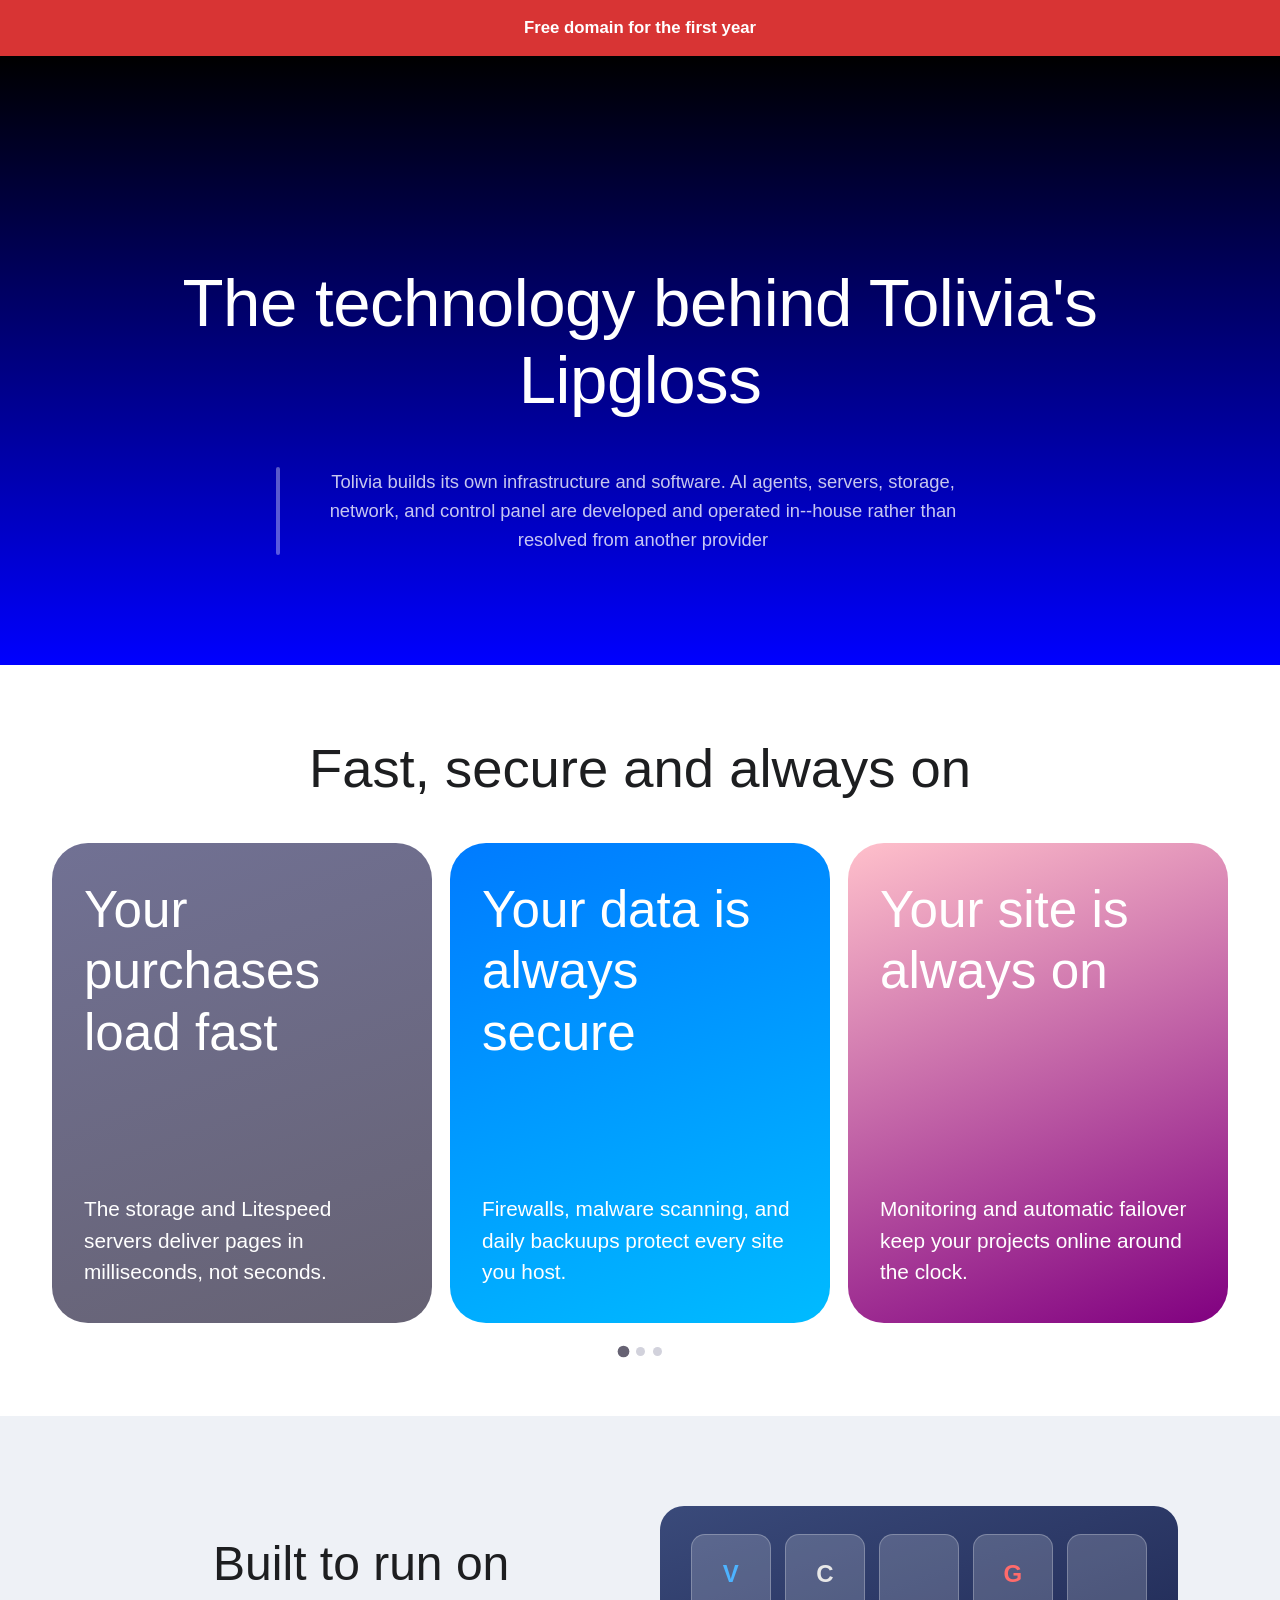
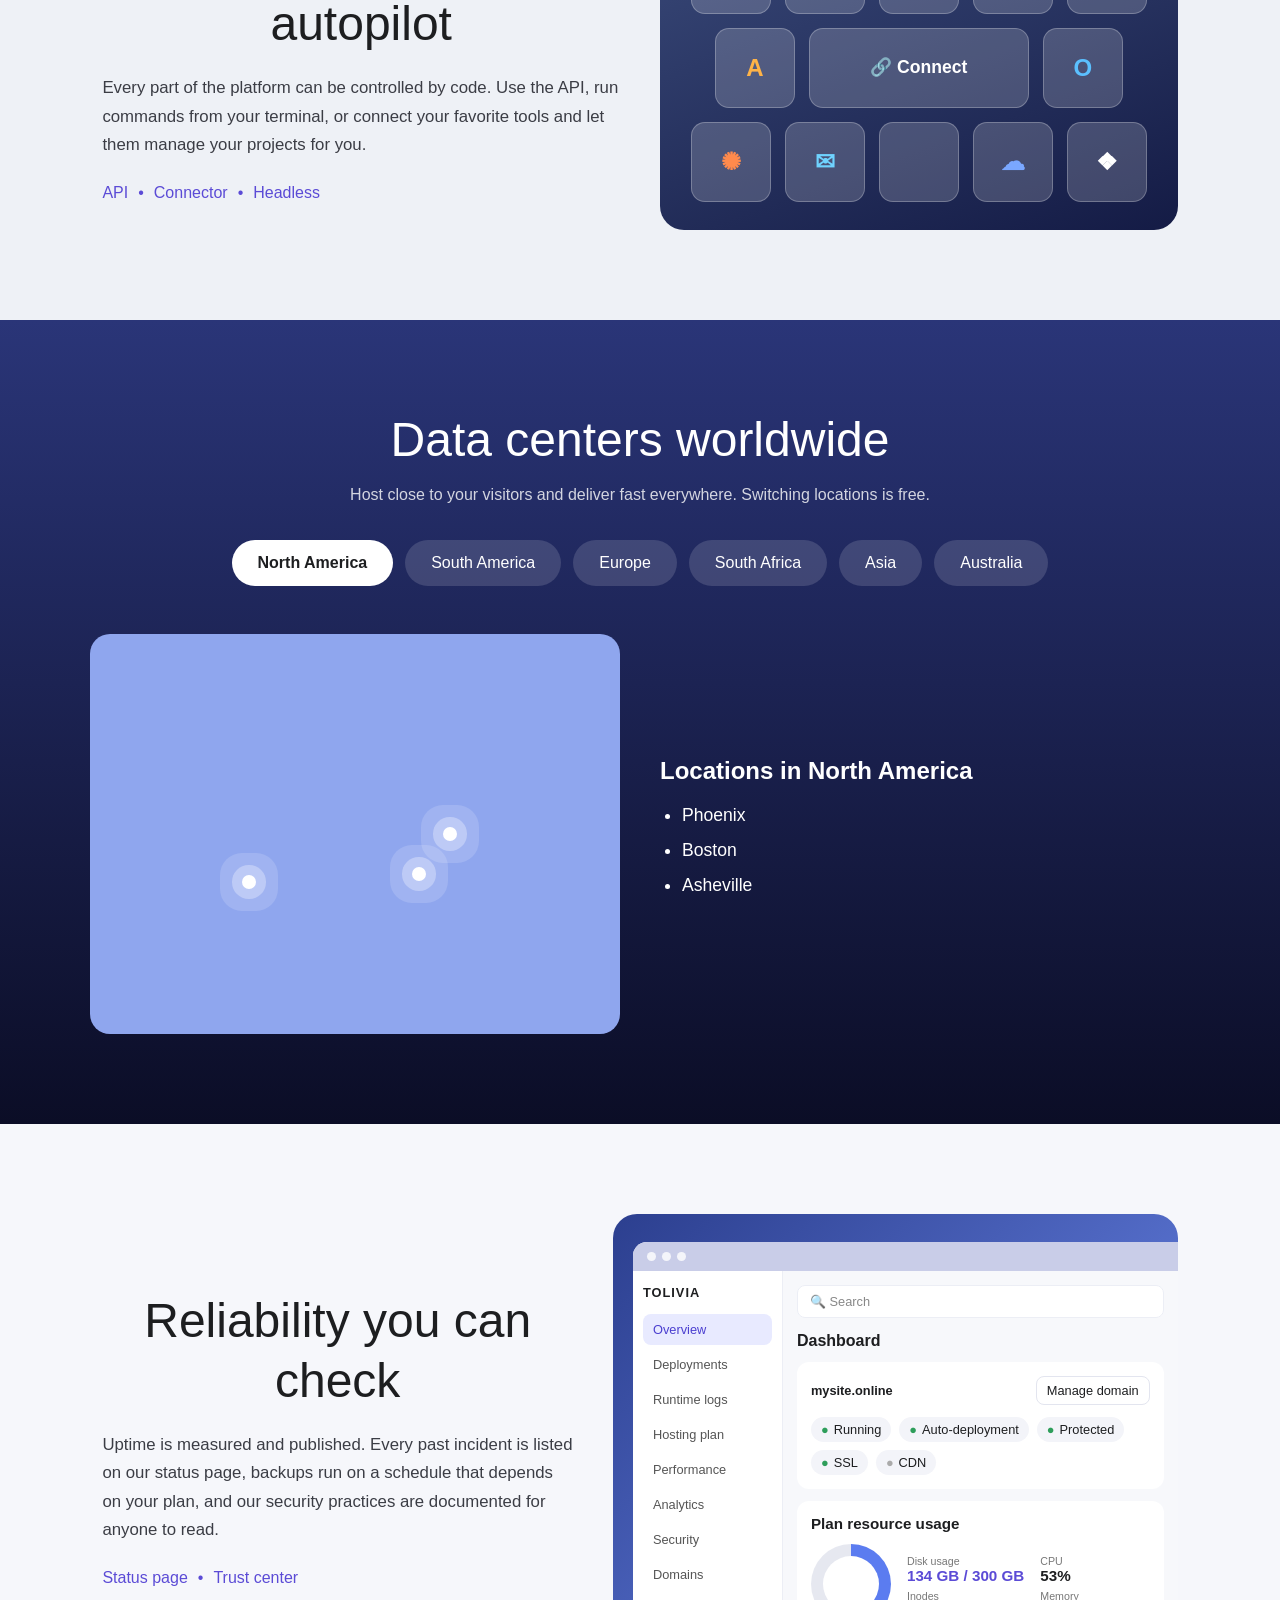
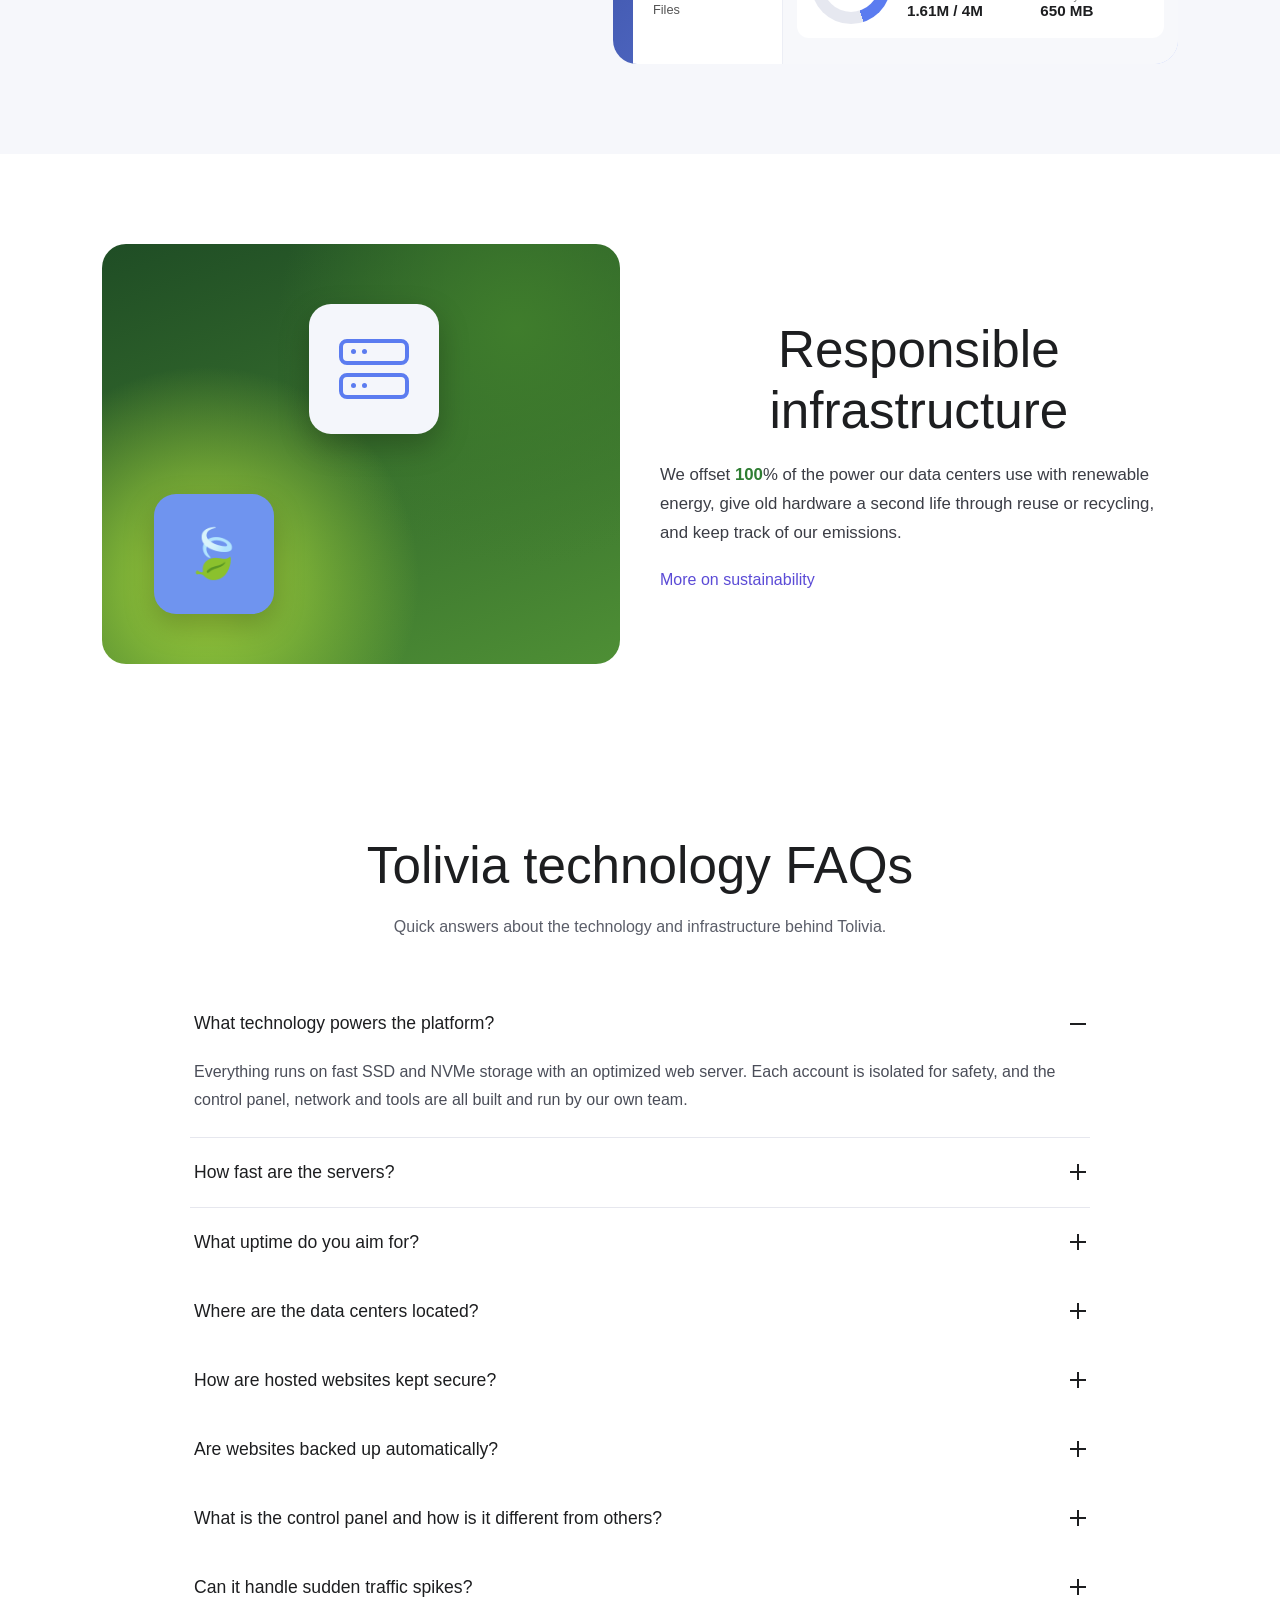
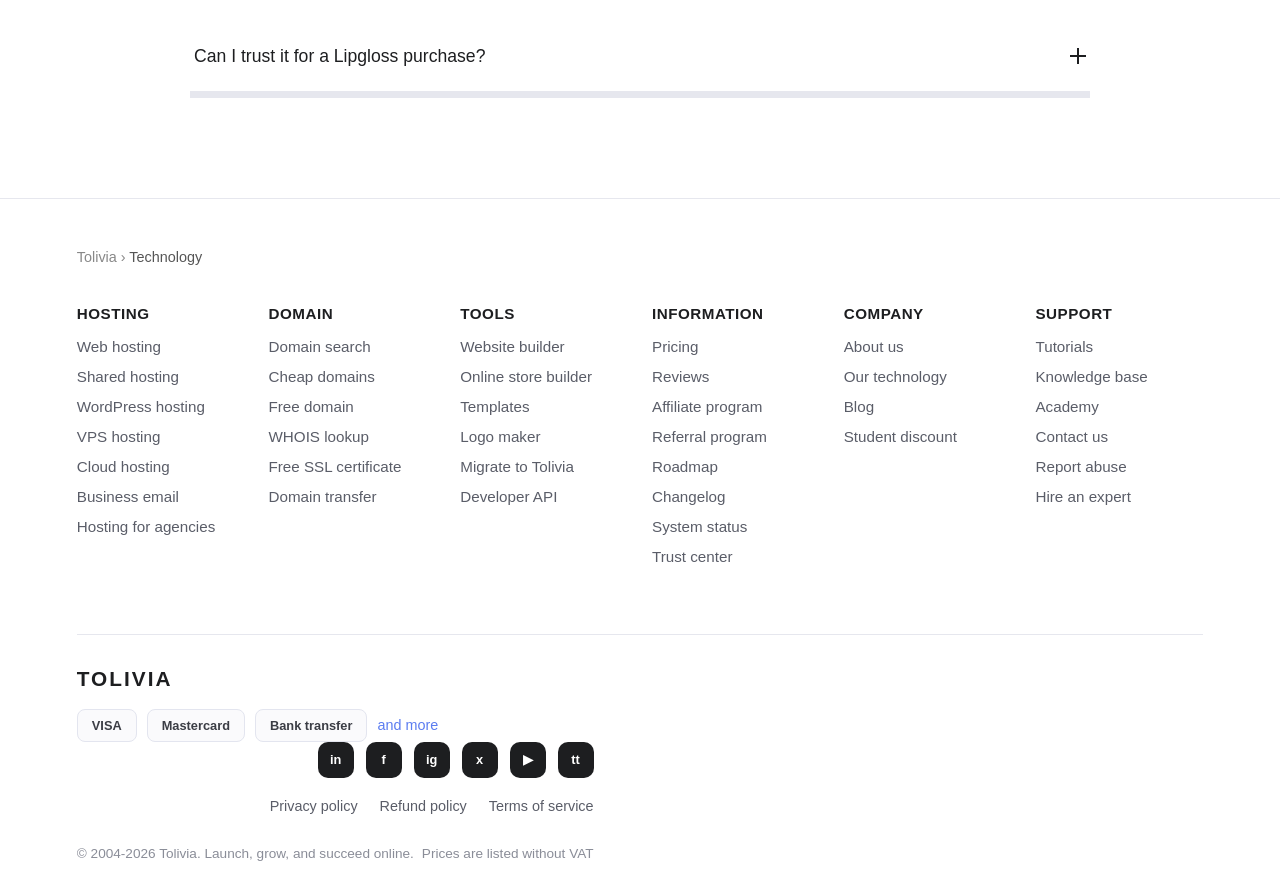
==== commit 1117657f: "Update fmt.Println output from 'Hello' to 'Goodbye' fixed" ====
--- a/Public/olivia.html
+++ b/Public/olivia.html
@@ -12,7 +12,6 @@
     <div class="promo" aria-live="polite">
         <span class="promo-text" id="promoText">30-day money-back guarantee</span>
     </div>
-</body>
 <header class="hero">
     <a href="#" class="logo" aria-label="Home">
         <svg viewBox="0 0 40 44" width="40" height="44" fill="#fff" arai-hidden="true">
